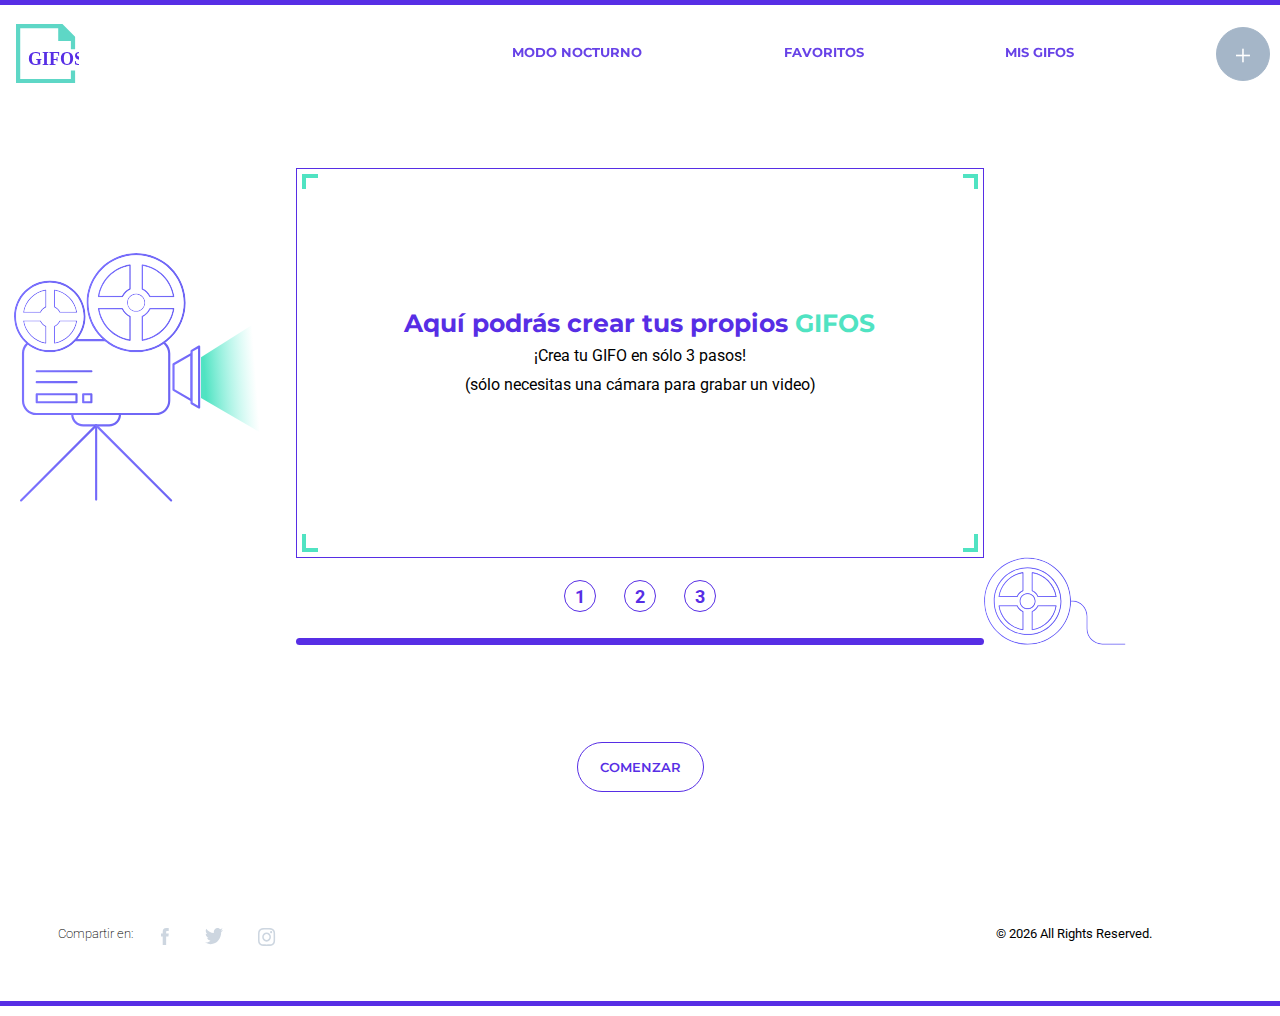
==== crear_gifo.html @ f6ff14b9 "Inicio script control camera y uploads gifos" ====
<!DOCTYPE html>
<html lang="en">

<head>
    <meta charset="UTF-8">
    <meta name="viewport" content="width=device-width, initial-scale=1.0">
    <link rel="stylesheet" href="styles/crear_gifo.css">
    <title>Document</title>
</head>

<body id="body" onresize="cambioDesktop()">
    <header>
        <div class="bar"></div>
        <nav>
            <a class="link-home" href="index.html">
                <img id="home_logo" class="logo" src="assets/logo-desktop.svg" alt="Logo GIFOS">
            </a>
            <label>
                <img id="menu_ham" class="menu-burguer" src="assets/burger.svg" alt="Menú hamburguesa">
            </label>
            <ul id="menu" class="menu">
                <li><a class="item-menu" id="modo_nocturno" href="">Modo Nocturno</a></li>
                <li class="span-li"><span></span></li>
                <li><a class="item-menu" id="favoritos" href="favoritos.html">Favoritos</a></li>
                <li class="span-li"><span></span></li>
                <li><a class="item-menu" id="mis_gifos" href="misgifos.html">Mis GIFOS</a></li>
            </ul>
        </nav>
    </header>
    <main>
        <section class="display-section">
            <div class="camera-container">
                <div class="cintas-container">
                    <img src="assets/element_cinta1.svg" alt="Cinta 1">
                    <img src="assets/element_cinta2.svg" alt="Cinta 2">
                </div>
                <div class="camara-luz-container">
                    <div class="camera">
                        <img src="assets/element-camara.svg" alt="Camara">
                    </div>
                    <div class="luz">
                        <img src="assets/element-luz-camara.svg" alt="Luz">
                    </div>
                </div>
            </div>
            <div class="number-container">
                <div class="video-container">
                    <video id="video_gif" class="gif-recorder" src=""></video>
                    <div class="create-gifo-container">
                        <div class="text-gifo-container">
                            <h2>Aquí podrás crear tus propios <span>GIFOS</span></h2>
                            <p>¡Crea tu GIFO en sólo 3 pasos!</p>
                            <p>(sólo necesitas una cámara para grabar un video)</p>
                        </div>
                    </div>
                </div>
                <div class="icon-numbers">
                    <h4 class="button-number">1</h4>
                    <h4 class="button-number">2</h4>
                    <h4 class="button-number">3</h4>
                </div>
                <div class="bottom-bar"></div>
            </div>
            <div class="cinta-container">
                <img src="assets/pelicula.svg" alt="Pelicula">
            </div>
        </section>
        <section class="control-section">
            <button id="camera-iniciar">COMENZAR</button>
            <button id="camera-grabar">GRABAR</button>
            <button id="camera-finalizar">FINALIZAR</button>
            <button id="gif-upload">SUBIR GIFO</button>
        </section>
    </main>
    <footer>
        <section class="footer-container">
            <h3>Compartir en:</h3>
            <div class="icon-container">
                <a href=""><img id="icon_fb" src="assets/icon_facebook.svg" alt="Facebook"></a>
                <a href=""><img id="icon_tw" src="assets/icon-twitter.svg" alt="Twitter"></a>
                <a href=""><img id="icon_in" src="assets/icon_instagram.svg" alt="Instagram"></a>
            </div>
            <p id="copyright"></p>
        </section>
        <div class="bar"></div>
    </footer>
    <script src="https://www.WebRTC-Experiment.com/RecordRTC.js"></script>
    <script src="js/menu.js"></script>
    <script src="js/crear-gifo.js"></script>
    <script src="js/copyright-date.js"></script>
    <script src="js/footer.js"></script>

</body>

</html>
---- styles/crear_gifo.css ----
@import url("https://fonts.googleapis.com/css2?family=Roboto:wght@400;500;700;900&display=swap");
@import url("https://fonts.googleapis.com/css2?family=Montserrat:wght@300;400;500;600;700&display=swap");
* {
  margin: 0;
  padding: 0;
  -webkit-box-sizing: border-box;
          box-sizing: border-box;
}

.no-scroll {
  overflow: hidden;
}

/** NAVBAR **/
nav {
  display: -webkit-box;
  display: -ms-flexbox;
  display: flex;
  -webkit-box-pack: justify;
      -ms-flex-pack: justify;
          justify-content: space-between;
}

nav label {
  padding: 1em;
}

.menu-burguer {
  margin-top: 1.5em;
  margin-right: 1em;
  cursor: pointer;
}

.link-home {
  display: block;
  margin-left: 1em;
  margin-top: 1.2em;
}

.menu {
  display: none;
  position: fixed;
  z-index: 100;
  -webkit-box-orient: vertical;
  -webkit-box-direction: normal;
      -ms-flex-direction: column;
          flex-direction: column;
  width: 100%;
  height: 135vh;
  overflow: hidden;
  opacity: 90%;
  margin-top: 5em;
  padding-top: 2em;
  background-color: #572EE5;
}

.menu li {
  list-style: none;
  text-align: center;
  width: 100%;
  height: 2em;
}

.menu li .item-menu {
  text-decoration: none;
  font-family: "Montserrat", sans-serif;
  color: #ffffff;
  font-size: 15px;
  font-weight: bold;
  line-height: 30px;
  display: block;
  -webkit-transition: 0.5s ease all;
  transition: 0.5s ease all;
}

.menu li .disabled {
  color: #9CAFC3;
  cursor: default;
}

.menu li span {
  border: 1px solid #ffffff;
  height: 0;
  width: 2.5em;
  display: block;
  margin-left: auto;
  margin-right: auto;
  margin-top: 1em;
  opacity: 0.5;
}

.bar {
  height: 5px;
  background-color: #572EE5;
  width: 100%;
  display: block;
}

@media (min-width: 650px) {
  .menu-burguer {
    display: none;
  }
  .menu {
    margin: 0;
    display: -webkit-box;
    display: -ms-flexbox;
    display: flex;
    -webkit-box-orient: horizontal;
    -webkit-box-direction: normal;
        -ms-flex-direction: row;
            flex-direction: row;
    position: relative;
    background-color: #ffffff;
    width: 60%;
    height: 50%;
    -webkit-box-sizing: border-box;
            box-sizing: border-box;
    z-index: 0;
    overflow: visible;
    -webkit-box-pack: justify;
        -ms-flex-pack: justify;
            justify-content: space-between;
  }
  .menu li {
    width: auto;
  }
  .menu li .item-menu {
    color: #572EE5;
    font-size: 13px;
    letter-spacing: 0;
    font-weight: 700;
    width: auto;
    height: 24px;
  }
  .menu li .item-menu:hover {
    border-bottom: 3px solid #50E3C2;
  }
  .menu li .item-menu:active {
    color: #9CAFC3;
    border: none;
  }
  .menu li .disabled:hover {
    border-bottom: none;
  }
  .menu li .disabled:active {
    color: #572EE5;
  }
  .menu li .item-crear-gifo {
    text-decoration: none;
    display: block;
    height: 54px;
    width: 54px;
    border: 1px solid #572EE5;
    border-radius: 54px;
    margin-top: -10px;
    margin-right: 10px;
    text-align: center;
    line-height: 54px;
    font-size: 30px;
    font-weight: 300;
    color: #572EE5;
    -webkit-transition: 0.5s ease all;
    transition: 0.5s ease all;
  }
  .menu li .item-crear-gifo:hover {
    background-color: #572EE5;
    color: #ffffff;
  }
  .menu li .item-crear-gifo:active {
    background-color: #9CAFC3;
    border: 1px solid #9CAFC3;
  }
  .menu li .disabled-crear {
    background-color: #9CAFC3;
    border: 1px solid #9CAFC3;
    color: #ffffff;
  }
  .menu li .disabled-crear:hover {
    background-color: #9CAFC3;
    border: 1px solid #9CAFC3;
    color: #ffffff;
    cursor: default;
  }
  .menu li .disabled-crear:active {
    background-color: #9CAFC3;
    border: 1px solid #9CAFC3;
    color: #ffffff;
  }
  .menu .span-li {
    display: none;
  }
}

/** FOOTER **/
footer {
  display: block;
  width: 100%;
  height: 150px;
}

footer .footer-container {
  display: -webkit-box;
  display: -ms-flexbox;
  display: flex;
  -webkit-box-orient: vertical;
  -webkit-box-direction: normal;
      -ms-flex-direction: column;
          flex-direction: column;
  -ms-flex-pack: distribute;
      justify-content: space-around;
  -webkit-box-align: center;
      -ms-flex-align: center;
          align-items: center;
  width: 100%;
  height: 90%;
}

footer .footer-container h3 {
  font-family: "Roboto", sans-serif;
  font-size: 15px;
  color: #000000;
  letter-spacing: 0;
  font-weight: 200;
  text-align: center;
}

footer .footer-container .icon-container {
  display: -webkit-box;
  display: -ms-flexbox;
  display: flex;
  width: 50%;
  -ms-flex-pack: distribute;
      justify-content: space-around;
}

footer .footer-container p {
  font-family: "Roboto", sans-serif;
  font-size: 15px;
  color: #000000;
  letter-spacing: 0;
}

@media (min-width: 600px) {
  footer .footer-container {
    -webkit-box-orient: horizontal;
    -webkit-box-direction: normal;
        -ms-flex-direction: row;
            flex-direction: row;
    -webkit-box-pack: justify;
        -ms-flex-pack: justify;
            justify-content: space-between;
    width: 90%;
  }
  footer .footer-container h3 {
    margin-left: 5%;
    font-size: 13px;
  }
  footer .footer-container .icon-container {
    max-width: 100px;
    margin-left: -25%;
    margin-top: 1%;
  }
  footer .footer-container p {
    font-size: 13px;
  }
}

@media (min-width: 700px) {
  footer .footer-container h3 {
    margin-left: 5%;
  }
  footer .footer-container .icon-container {
    max-width: 150px;
    margin-left: -35%;
  }
}

@media (min-width: 900px) {
  footer .footer-container .icon-container {
    margin-left: -50%;
  }
}

@media (min-width: 1100px) {
  footer .footer-container .icon-container {
    margin-left: -60%;
  }
}

/** CAMARA-SECTION **/
.display-section {
  margin-top: 5em;
  display: -ms-grid;
  display: grid;
  width: 100%;
  height: 500px;
  -ms-grid-columns: 1fr 2fr 1fr;
      grid-template-columns: 1fr 2fr 1fr;
  -ms-grid-rows: 1fr;
      grid-template-rows: 1fr;
}

.display-section .camera-container {
  -ms-grid-column: 1;
      grid-column-start: 1;
  grid-column-end: 2;
  display: -webkit-box;
  display: -ms-flexbox;
  display: flex;
  -webkit-box-orient: vertical;
  -webkit-box-direction: normal;
      -ms-flex-direction: column;
          flex-direction: column;
  -webkit-box-align: center;
      -ms-flex-align: center;
          align-items: center;
  -webkit-box-pack: center;
      -ms-flex-pack: center;
          justify-content: center;
  height: 100%;
}

.display-section .camera-container .cintas-container {
  width: 100%;
  display: -webkit-box;
  display: -ms-flexbox;
  display: flex;
  -webkit-box-pack: center;
      -ms-flex-pack: center;
          justify-content: center;
  -webkit-box-align: baseline;
      -ms-flex-align: baseline;
          align-items: baseline;
  position: absolute;
  margin-top: -15em;
  margin-left: -6em;
}

.display-section .camera-container .camara-luz-container {
  width: 100%;
  display: -webkit-box;
  display: -ms-flexbox;
  display: flex;
  -webkit-box-align: center;
      -ms-flex-align: center;
          align-items: center;
  -webkit-box-pack: center;
      -ms-flex-pack: center;
          justify-content: center;
}

.display-section .camera-container .camara-luz-container .camera {
  -ms-flex-item-align: end;
      align-self: flex-end;
}

.display-section .camera-container .camara-luz-container .luz {
  -ms-flex-item-align: start;
      align-self: flex-start;
}

.display-section .camera-container .camara-luz-container .luz img {
  margin-top: -1.5em;
}

.display-section .number-container {
  -ms-grid-column: 2;
      grid-column-start: 2;
  grid-column-end: 3;
  width: 100%;
  height: 100%;
  display: -webkit-box;
  display: -ms-flexbox;
  display: flex;
  -webkit-box-orient: vertical;
  -webkit-box-direction: normal;
      -ms-flex-direction: column;
          flex-direction: column;
  -webkit-box-align: center;
      -ms-flex-align: center;
          align-items: center;
}

.display-section .number-container .video-container {
  display: -webkit-box;
  display: -ms-flexbox;
  display: flex;
  -webkit-box-orient: vertical;
  -webkit-box-direction: normal;
      -ms-flex-direction: column;
          flex-direction: column;
  -webkit-box-pack: center;
      -ms-flex-pack: center;
          justify-content: center;
  -webkit-box-align: center;
      -ms-flex-align: center;
          align-items: center;
  width: 688px;
  height: 390px;
  border: 1px solid #572EE5;
}

.display-section .number-container .video-container .gif.recorder {
  -webkit-box-sizing: border-box;
          box-sizing: border-box;
  display: block;
  width: 100%;
  height: 100%;
}

.display-section .number-container .video-container .create-gifo-container {
  margin-top: -9.4em;
  height: 370px;
  width: 668px;
  position: relative;
  -webkit-box-shadow: 0 0 0 4px #ffffff inset;
          box-shadow: 0 0 0 4px #ffffff inset;
  background-color: #ffffff;
}

.display-section .number-container .video-container .create-gifo-container::after {
  content: "";
  height: 378px;
  width: 676px;
  position: absolute;
  top: -4px;
  left: -4px;
  z-index: -1;
  background-image: linear-gradient(to left, transparent 15px, white 15px, white 660px, transparent 660px), linear-gradient(#50E3C2 15px, transparent 15px, transparent 360px, #50E3C2 360px);
}

.display-section .number-container .video-container .create-gifo-container .text-gifo-container {
  height: 100%;
  margin-top: 8em;
}

.display-section .number-container .video-container .create-gifo-container .text-gifo-container h2 {
  margin: auto;
  width: 85%;
  font-family: "Montserrat", sans-serif;
  color: #572EE5;
  text-align: center;
  font-size: 25px;
  line-height: 35px;
  font-weight: bold;
}

.display-section .number-container .video-container .create-gifo-container .text-gifo-container h2 span {
  color: #50E3C2;
}

.display-section .number-container .video-container .create-gifo-container .text-gifo-container p {
  font-family: "Roboto", sans-serif;
  font-size: 16px;
  text-align: center;
  line-height: 29px;
  margin: auto;
}

.display-section .number-container .video-container .no-visible {
  display: none;
  visibility: hidden;
}

.display-section .number-container .icon-numbers {
  height: 3em;
  display: -webkit-box;
  display: -ms-flexbox;
  display: flex;
  width: 30%;
  -webkit-box-align: center;
      -ms-flex-align: center;
          align-items: center;
  -webkit-box-pack: space-evenly;
      -ms-flex-pack: space-evenly;
          justify-content: space-evenly;
}

.display-section .number-container .icon-numbers .button-number {
  display: block;
  font-family: "Roboto", sans-serif;
  font-size: 18px;
  color: #572EE5;
  text-align: center;
  border: 1px solid #572EE5;
  height: 32px;
  width: 32px;
  border-radius: 32px;
  font-weight: medium;
  line-height: 32px;
  margin-top: 3.5em;
  margin-bottom: 2em;
}

.display-section .number-container .icon-numbers .button-act {
  background-color: #572EE5;
  color: #ffffff;
}

.display-section .number-container .bottom-bar {
  margin: 2em;
  height: 7px;
  width: 100%;
  max-width: 796px;
  background-color: #572EE5;
  display: block;
  border-radius: 7px;
}

.display-section .cinta-container {
  display: -webkit-box;
  display: -ms-flexbox;
  display: flex;
  -webkit-box-pack: start;
      -ms-flex-pack: start;
          justify-content: flex-start;
  -webkit-box-align: end;
      -ms-flex-align: end;
          align-items: flex-end;
}

.display-section .cinta-container img {
  position: relative;
  margin-bottom: 2em;
}

.display-section .cinta-container {
  -ms-grid-column: 3;
      grid-column-start: 3;
  grid-column-end: 4;
}

.control-section {
  display: -webkit-box;
  display: -ms-flexbox;
  display: flex;
  width: 100%;
  height: 22vh;
  -webkit-box-align: center;
      -ms-flex-align: center;
          align-items: center;
  -webkit-box-pack: center;
      -ms-flex-pack: center;
          justify-content: center;
}

.control-section button {
  display: block;
  height: 50px;
  width: 127px;
  border: 1px solid #572EE5;
  border-radius: 25px 25px;
  background-color: #ffffff;
  color: #572EE5;
  font-family: "Montserrat", sans-serif;
  font-size: 13px;
  letter-spacing: 0;
  text-align: center;
  font-weight: 600;
  -webkit-transition: 0.5s ease all;
  transition: 0.5s ease all;
  cursor: pointer;
}

.control-section button:hover {
  background-color: #572EE5;
  color: #ffffff;
}

.control-section #camera-grabar {
  display: none;
}

.control-section #camera-finalizar {
  display: none;
}

.control-section #gif-upload {
  display: none;
}
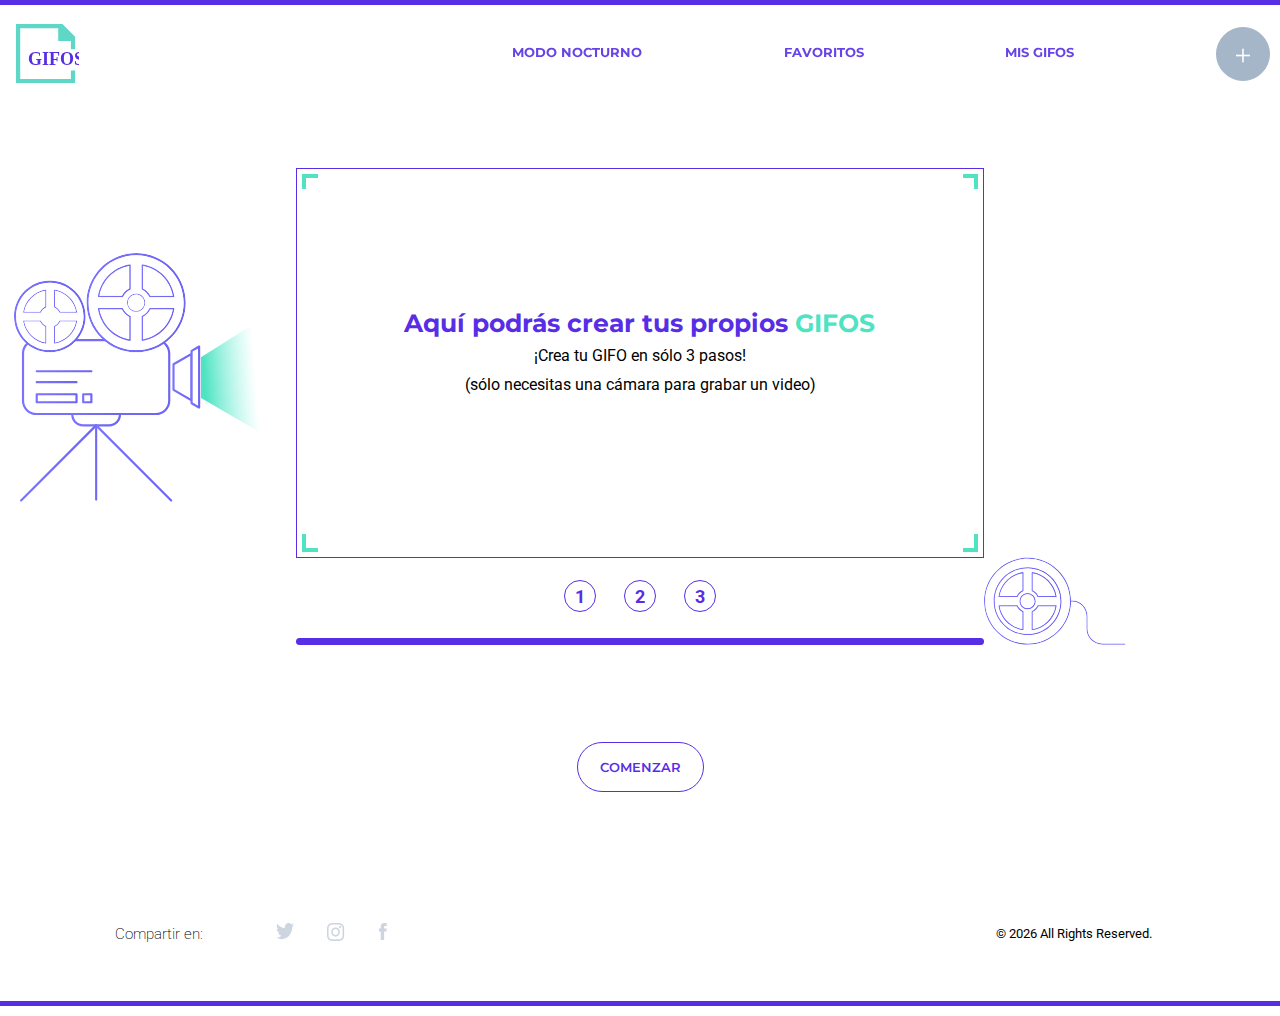
==== commit c0d07cdc: "funcionamiento slider maximizar gif en trendings gif y search gifs" ====
--- a/crear_gifo.html
+++ b/crear_gifo.html
@@ -4,7 +4,7 @@
 <head>
     <meta charset="UTF-8">
     <meta name="viewport" content="width=device-width, initial-scale=1.0">
-    <link rel="stylesheet" href="styles/crear_gifo.css">
+    <link rel="stylesheet" href="styles/css/crear_gifo.css">
     <title>Document</title>
 </head>
 
@@ -74,11 +74,13 @@
     </main>
     <footer>
         <section class="footer-container">
-            <h3>Compartir en:</h3>
-            <div class="icon-container">
-                <a href=""><img id="icon_fb" src="assets/icon_facebook.svg" alt="Facebook"></a>
-                <a href=""><img id="icon_tw" src="assets/icon-twitter.svg" alt="Twitter"></a>
-                <a href=""><img id="icon_in" src="assets/icon_instagram.svg" alt="Instagram"></a>
+            <div class="share-container">
+                <h3>Compartir en:</h3>
+                <div class="icon-container">
+                    <a href=""><img id="icon_tw" src="assets/icon-twitter.svg" alt="Twitter"></a>
+                    <a href=""><img id="icon_in" src="assets/icon_instagram.svg" alt="Instagram"></a>
+                    <a href=""><img id="icon_fb" src="assets/icon_facebook.svg" alt="Facebook"></a>
+                </div>
             </div>
             <p id="copyright"></p>
         </section>
--- a/styles/css/crear_gifo.css
+++ b/styles/css/crear_gifo.css
@@ -0,0 +1,578 @@
+@import url("https://fonts.googleapis.com/css2?family=Roboto:wght@400;500;700;900&display=swap");
+@import url("https://fonts.googleapis.com/css2?family=Montserrat:wght@300;400;500;600;700&display=swap");
+* {
+  margin: 0;
+  padding: 0;
+  -webkit-box-sizing: border-box;
+          box-sizing: border-box;
+}
+
+.no-scroll {
+  overflow: hidden;
+}
+
+/** NAVBAR **/
+nav {
+  display: -webkit-box;
+  display: -ms-flexbox;
+  display: flex;
+  -webkit-box-pack: justify;
+      -ms-flex-pack: justify;
+          justify-content: space-between;
+}
+
+nav label {
+  padding: 1em;
+}
+
+.menu-burguer {
+  margin-top: 1.5em;
+  margin-right: 1em;
+  cursor: pointer;
+}
+
+.link-home {
+  display: block;
+  margin-left: 1em;
+  margin-top: 1.2em;
+}
+
+.menu {
+  display: none;
+  position: fixed;
+  z-index: 100;
+  -webkit-box-orient: vertical;
+  -webkit-box-direction: normal;
+      -ms-flex-direction: column;
+          flex-direction: column;
+  width: 100%;
+  height: 135vh;
+  overflow: hidden;
+  opacity: 90%;
+  margin-top: 5em;
+  padding-top: 2em;
+  background-color: #572EE5;
+}
+
+.menu li {
+  list-style: none;
+  text-align: center;
+  width: 100%;
+  height: 2em;
+}
+
+.menu li .item-menu {
+  text-decoration: none;
+  font-family: "Montserrat", sans-serif;
+  color: #ffffff;
+  font-size: 15px;
+  font-weight: bold;
+  line-height: 30px;
+  display: block;
+  -webkit-transition: 0.5s ease all;
+  transition: 0.5s ease all;
+}
+
+.menu li .disabled {
+  color: #9CAFC3;
+  cursor: default;
+}
+
+.menu li span {
+  border: 1px solid #ffffff;
+  height: 0;
+  width: 2.5em;
+  display: block;
+  margin-left: auto;
+  margin-right: auto;
+  margin-top: 1em;
+  opacity: 0.5;
+}
+
+.bar {
+  height: 5px;
+  background-color: #572EE5;
+  width: 100%;
+  display: block;
+}
+
+@media (min-width: 650px) {
+  .menu-burguer {
+    display: none;
+  }
+  .menu {
+    margin: 0;
+    display: -webkit-box;
+    display: -ms-flexbox;
+    display: flex;
+    -webkit-box-orient: horizontal;
+    -webkit-box-direction: normal;
+        -ms-flex-direction: row;
+            flex-direction: row;
+    position: relative;
+    background-color: #ffffff;
+    width: 60%;
+    height: 50%;
+    -webkit-box-sizing: border-box;
+            box-sizing: border-box;
+    z-index: 0;
+    overflow: visible;
+    -webkit-box-pack: justify;
+        -ms-flex-pack: justify;
+            justify-content: space-between;
+  }
+  .menu li {
+    width: auto;
+  }
+  .menu li .item-menu {
+    color: #572EE5;
+    font-size: 13px;
+    letter-spacing: 0;
+    font-weight: 700;
+    width: auto;
+    height: 24px;
+  }
+  .menu li .item-menu:hover {
+    border-bottom: 3px solid #50E3C2;
+  }
+  .menu li .item-menu:active {
+    color: #9CAFC3;
+    border: none;
+  }
+  .menu li .disabled {
+    color: #9CAFC3;
+  }
+  .menu li .disabled:hover {
+    border-bottom: none;
+  }
+  .menu li .disabled:active {
+    color: #572EE5;
+  }
+  .menu li .item-crear-gifo {
+    text-decoration: none;
+    display: block;
+    height: 54px;
+    width: 54px;
+    border: 1px solid #572EE5;
+    border-radius: 54px;
+    margin-top: -10px;
+    margin-right: 10px;
+    text-align: center;
+    line-height: 54px;
+    font-size: 30px;
+    font-weight: 300;
+    color: #572EE5;
+    -webkit-transition: 0.5s ease all;
+    transition: 0.5s ease all;
+  }
+  .menu li .item-crear-gifo:hover {
+    background-color: #572EE5;
+    color: #ffffff;
+  }
+  .menu li .item-crear-gifo:active {
+    background-color: #9CAFC3;
+    border: 1px solid #9CAFC3;
+  }
+  .menu li .disabled-crear {
+    background-color: #9CAFC3;
+    border: 1px solid #9CAFC3;
+    color: #ffffff;
+  }
+  .menu li .disabled-crear:hover {
+    background-color: #9CAFC3;
+    border: 1px solid #9CAFC3;
+    color: #ffffff;
+    cursor: default;
+  }
+  .menu li .disabled-crear:active {
+    background-color: #9CAFC3;
+    border: 1px solid #9CAFC3;
+    color: #ffffff;
+  }
+  .menu .span-li {
+    display: none;
+  }
+}
+
+/** FOOTER **/
+footer {
+  display: block;
+  width: 100%;
+  height: 150px;
+}
+
+footer .footer-container {
+  display: -webkit-box;
+  display: -ms-flexbox;
+  display: flex;
+  -webkit-box-orient: vertical;
+  -webkit-box-direction: normal;
+      -ms-flex-direction: column;
+          flex-direction: column;
+  -ms-flex-pack: distribute;
+      justify-content: space-around;
+  -webkit-box-align: center;
+      -ms-flex-align: center;
+          align-items: center;
+  width: 100%;
+  height: 90%;
+}
+
+footer .footer-container .share-container {
+  display: -webkit-box;
+  display: -ms-flexbox;
+  display: flex;
+  -webkit-box-orient: vertical;
+  -webkit-box-direction: normal;
+      -ms-flex-direction: column;
+          flex-direction: column;
+  -webkit-box-pack: justify;
+      -ms-flex-pack: justify;
+          justify-content: space-between;
+  -webkit-box-align: center;
+      -ms-flex-align: center;
+          align-items: center;
+  width: 60%;
+  height: 50%;
+}
+
+footer .footer-container .share-container h3 {
+  font-family: "Roboto", sans-serif;
+  font-size: 15px;
+  color: #000000;
+  letter-spacing: 0;
+  font-weight: 200;
+  text-align: center;
+}
+
+footer .footer-container .share-container .icon-container {
+  display: -webkit-box;
+  display: -ms-flexbox;
+  display: flex;
+  width: 50%;
+  -ms-flex-pack: distribute;
+      justify-content: space-around;
+}
+
+footer .footer-container p {
+  font-family: "Roboto", sans-serif;
+  font-size: 15px;
+  color: #000000;
+  letter-spacing: 0;
+}
+
+@media (min-width: 600px) {
+  footer .footer-container {
+    -webkit-box-orient: horizontal;
+    -webkit-box-direction: normal;
+        -ms-flex-direction: row;
+            flex-direction: row;
+    -webkit-box-pack: justify;
+        -ms-flex-pack: justify;
+            justify-content: space-between;
+    width: 90%;
+  }
+  footer .footer-container .share-container {
+    -webkit-box-orient: horizontal;
+    -webkit-box-direction: normal;
+        -ms-flex-direction: row;
+            flex-direction: row;
+    width: 25%;
+    margin-left: 10%;
+  }
+  footer .footer-container p {
+    font-size: 13px;
+  }
+}
+
+/** CAMARA-SECTION **/
+.display-section {
+  margin-top: 5em;
+  display: -ms-grid;
+  display: grid;
+  width: 100%;
+  height: 500px;
+  -ms-grid-columns: 1fr 2fr 1fr;
+      grid-template-columns: 1fr 2fr 1fr;
+  -ms-grid-rows: 1fr;
+      grid-template-rows: 1fr;
+}
+
+.display-section .camera-container {
+  -ms-grid-column: 1;
+      grid-column-start: 1;
+  grid-column-end: 2;
+  display: -webkit-box;
+  display: -ms-flexbox;
+  display: flex;
+  -webkit-box-orient: vertical;
+  -webkit-box-direction: normal;
+      -ms-flex-direction: column;
+          flex-direction: column;
+  -webkit-box-align: center;
+      -ms-flex-align: center;
+          align-items: center;
+  -webkit-box-pack: center;
+      -ms-flex-pack: center;
+          justify-content: center;
+  height: 100%;
+}
+
+.display-section .camera-container .cintas-container {
+  width: 100%;
+  display: -webkit-box;
+  display: -ms-flexbox;
+  display: flex;
+  -webkit-box-pack: center;
+      -ms-flex-pack: center;
+          justify-content: center;
+  -webkit-box-align: baseline;
+      -ms-flex-align: baseline;
+          align-items: baseline;
+  position: absolute;
+  margin-top: -15em;
+  margin-left: -6em;
+}
+
+.display-section .camera-container .camara-luz-container {
+  width: 100%;
+  display: -webkit-box;
+  display: -ms-flexbox;
+  display: flex;
+  -webkit-box-align: center;
+      -ms-flex-align: center;
+          align-items: center;
+  -webkit-box-pack: center;
+      -ms-flex-pack: center;
+          justify-content: center;
+}
+
+.display-section .camera-container .camara-luz-container .camera {
+  -ms-flex-item-align: end;
+      align-self: flex-end;
+}
+
+.display-section .camera-container .camara-luz-container .luz {
+  -ms-flex-item-align: start;
+      align-self: flex-start;
+}
+
+.display-section .camera-container .camara-luz-container .luz img {
+  margin-top: -1.5em;
+}
+
+.display-section .number-container {
+  -ms-grid-column: 2;
+      grid-column-start: 2;
+  grid-column-end: 3;
+  width: 100%;
+  height: 100%;
+  display: -webkit-box;
+  display: -ms-flexbox;
+  display: flex;
+  -webkit-box-orient: vertical;
+  -webkit-box-direction: normal;
+      -ms-flex-direction: column;
+          flex-direction: column;
+  -webkit-box-align: center;
+      -ms-flex-align: center;
+          align-items: center;
+}
+
+.display-section .number-container .video-container {
+  display: -webkit-box;
+  display: -ms-flexbox;
+  display: flex;
+  -webkit-box-orient: vertical;
+  -webkit-box-direction: normal;
+      -ms-flex-direction: column;
+          flex-direction: column;
+  -webkit-box-pack: center;
+      -ms-flex-pack: center;
+          justify-content: center;
+  -webkit-box-align: center;
+      -ms-flex-align: center;
+          align-items: center;
+  width: 688px;
+  height: 390px;
+  border: 1px solid #572EE5;
+}
+
+.display-section .number-container .video-container .gif.recorder {
+  -webkit-box-sizing: border-box;
+          box-sizing: border-box;
+  display: block;
+  width: 100%;
+  height: 100%;
+}
+
+.display-section .number-container .video-container .create-gifo-container {
+  margin-top: -9.4em;
+  height: 370px;
+  width: 668px;
+  position: relative;
+  -webkit-box-shadow: 0 0 0 4px #ffffff inset;
+          box-shadow: 0 0 0 4px #ffffff inset;
+  background-color: #ffffff;
+}
+
+.display-section .number-container .video-container .create-gifo-container::after {
+  content: "";
+  height: 378px;
+  width: 676px;
+  position: absolute;
+  top: -4px;
+  left: -4px;
+  z-index: -1;
+  background-image: linear-gradient(to left, transparent 15px, white 15px, white 660px, transparent 660px), linear-gradient(#50E3C2 15px, transparent 15px, transparent 360px, #50E3C2 360px);
+}
+
+.display-section .number-container .video-container .create-gifo-container .text-gifo-container {
+  height: 100%;
+  margin-top: 8em;
+}
+
+.display-section .number-container .video-container .create-gifo-container .text-gifo-container h2 {
+  margin: auto;
+  width: 85%;
+  font-family: "Montserrat", sans-serif;
+  color: #572EE5;
+  text-align: center;
+  font-size: 25px;
+  line-height: 35px;
+  font-weight: bold;
+}
+
+.display-section .number-container .video-container .create-gifo-container .text-gifo-container h2 span {
+  color: #50E3C2;
+}
+
+.display-section .number-container .video-container .create-gifo-container .text-gifo-container p {
+  font-family: "Roboto", sans-serif;
+  font-size: 16px;
+  text-align: center;
+  line-height: 29px;
+  margin: auto;
+}
+
+.display-section .number-container .video-container .no-visible {
+  display: none;
+  visibility: hidden;
+}
+
+.display-section .number-container .icon-numbers {
+  height: 3em;
+  display: -webkit-box;
+  display: -ms-flexbox;
+  display: flex;
+  width: 30%;
+  -webkit-box-align: center;
+      -ms-flex-align: center;
+          align-items: center;
+  -webkit-box-pack: space-evenly;
+      -ms-flex-pack: space-evenly;
+          justify-content: space-evenly;
+}
+
+.display-section .number-container .icon-numbers .button-number {
+  display: block;
+  font-family: "Roboto", sans-serif;
+  font-size: 18px;
+  color: #572EE5;
+  text-align: center;
+  border: 1px solid #572EE5;
+  height: 32px;
+  width: 32px;
+  border-radius: 32px;
+  font-weight: medium;
+  line-height: 32px;
+  margin-top: 3.5em;
+  margin-bottom: 2em;
+}
+
+.display-section .number-container .icon-numbers .button-act {
+  background-color: #572EE5;
+  color: #ffffff;
+}
+
+.display-section .number-container .bottom-bar {
+  margin: 2em;
+  height: 7px;
+  width: 100%;
+  max-width: 796px;
+  background-color: #572EE5;
+  display: block;
+  border-radius: 7px;
+}
+
+.display-section .cinta-container {
+  display: -webkit-box;
+  display: -ms-flexbox;
+  display: flex;
+  -webkit-box-pack: start;
+      -ms-flex-pack: start;
+          justify-content: flex-start;
+  -webkit-box-align: end;
+      -ms-flex-align: end;
+          align-items: flex-end;
+}
+
+.display-section .cinta-container img {
+  position: relative;
+  margin-bottom: 2em;
+}
+
+.display-section .cinta-container {
+  -ms-grid-column: 3;
+      grid-column-start: 3;
+  grid-column-end: 4;
+}
+
+.control-section {
+  display: -webkit-box;
+  display: -ms-flexbox;
+  display: flex;
+  width: 100%;
+  height: 22vh;
+  -webkit-box-align: center;
+      -ms-flex-align: center;
+          align-items: center;
+  -webkit-box-pack: center;
+      -ms-flex-pack: center;
+          justify-content: center;
+}
+
+.control-section button {
+  display: block;
+  height: 50px;
+  width: 127px;
+  border: 1px solid #572EE5;
+  border-radius: 25px 25px;
+  background-color: #ffffff;
+  color: #572EE5;
+  font-family: "Montserrat", sans-serif;
+  font-size: 13px;
+  letter-spacing: 0;
+  text-align: center;
+  font-weight: 600;
+  -webkit-transition: 0.5s ease all;
+  transition: 0.5s ease all;
+  cursor: pointer;
+}
+
+.control-section button:hover {
+  background-color: #572EE5;
+  color: #ffffff;
+}
+
+.control-section #camera-grabar {
+  display: none;
+}
+
+.control-section #camera-finalizar {
+  display: none;
+}
+
+.control-section #gif-upload {
+  display: none;
+}
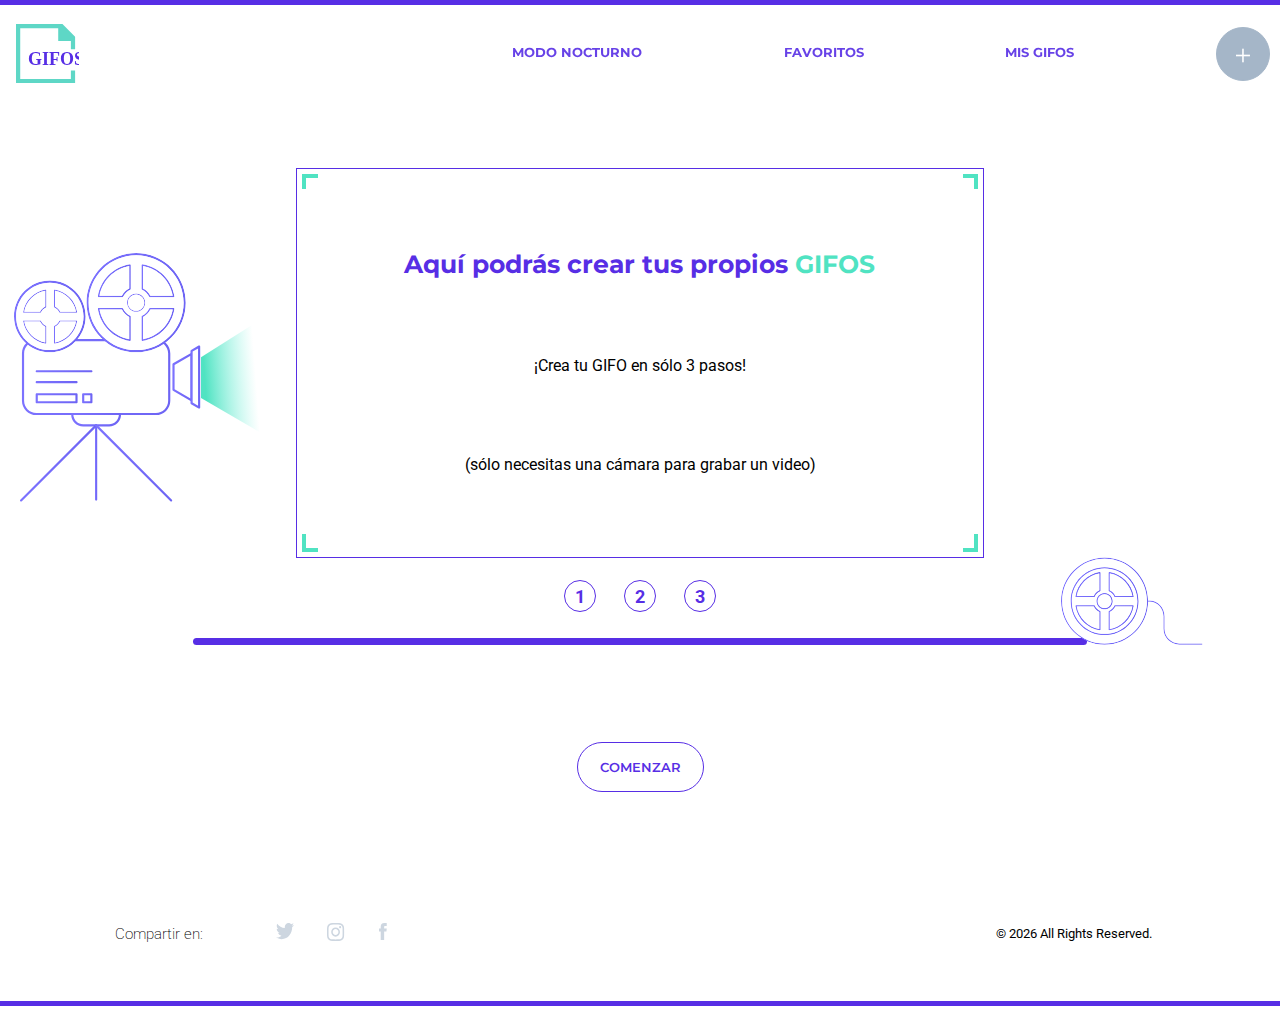
==== commit 7d194e35: "agregando estilos a la grabación del gif, falta la etapa de pausa y subida" ====
--- a/crear_gifo.html
+++ b/crear_gifo.html
@@ -5,7 +5,7 @@
     <meta charset="UTF-8">
     <meta name="viewport" content="width=device-width, initial-scale=1.0">
     <link rel="stylesheet" href="styles/css/crear_gifo.css">
-    <title>Document</title>
+    <title>Crea tus GiFOS</title>
 </head>
 
 <body id="body" onresize="cambioDesktop()">
@@ -47,10 +47,14 @@
                 <div class="video-container">
                     <video id="video_gif" class="gif-recorder" src=""></video>
                     <div class="create-gifo-container">
-                        <div class="text-gifo-container">
+                        <div class="text-gifo-container active">
                             <h2>Aquí podrás crear tus propios <span>GIFOS</span></h2>
                             <p>¡Crea tu GIFO en sólo 3 pasos!</p>
                             <p>(sólo necesitas una cámara para grabar un video)</p>
+                        </div>
+                        <div class="text-gifo-container">
+                            <h2>¿Nos das acceso a tu cámara?</h2>
+                            <p>El acceso a tu cámara será válido sólo por el tiempo en el que estés creando el GIFO</p>
                         </div>
                     </div>
                 </div>
@@ -58,6 +62,8 @@
                     <h4 class="button-number">1</h4>
                     <h4 class="button-number">2</h4>
                     <h4 class="button-number">3</h4>
+                    <h4 id="timer"></h4>
+                    <a id="repeatGif" href="#">REPETIR CAPTURA</a>
                 </div>
                 <div class="bottom-bar"></div>
             </div>
--- a/styles/css/crear_gifo.css
+++ b/styles/css/crear_gifo.css
@@ -428,12 +428,21 @@
 }
 
 .display-section .number-container .video-container .create-gifo-container .text-gifo-container {
+  display: none;
   height: 100%;
-  margin-top: 8em;
+  -webkit-box-orient: vertical;
+  -webkit-box-direction: normal;
+      -ms-flex-direction: column;
+          flex-direction: column;
+  -webkit-box-align: center;
+      -ms-flex-align: center;
+          align-items: center;
+  -webkit-box-pack: space-evenly;
+      -ms-flex-pack: space-evenly;
+          justify-content: space-evenly;
 }
 
 .display-section .number-container .video-container .create-gifo-container .text-gifo-container h2 {
-  margin: auto;
   width: 85%;
   font-family: "Montserrat", sans-serif;
   color: #572EE5;
@@ -452,7 +461,12 @@
   font-size: 16px;
   text-align: center;
   line-height: 29px;
-  margin: auto;
+}
+
+.display-section .number-container .video-container .create-gifo-container .active {
+  display: -webkit-box;
+  display: -ms-flexbox;
+  display: flex;
 }
 
 .display-section .number-container .video-container .no-visible {
@@ -495,11 +509,48 @@
   color: #ffffff;
 }
 
+.display-section .number-container .icon-numbers #timer {
+  display: none;
+  font-family: "Roboto", sans-serif;
+  color: #572EE5;
+  font-size: 15px;
+  letter-spacing: 0;
+  text-align: center;
+  line-height: 22px;
+  -ms-flex-item-align: end;
+      align-self: flex-end;
+  position: absolute;
+  right: 23em;
+}
+
+.display-section .number-container .icon-numbers #repeatGif {
+  display: none;
+  font-family: "Roboto", sans-serif;
+  color: #572EE5;
+  font-size: 15px;
+  letter-spacing: 0;
+  text-align: center;
+  line-height: 22px;
+  -ms-flex-item-align: end;
+      align-self: flex-end;
+  position: absolute;
+  right: 23em;
+  text-decoration: none;
+}
+
+.display-section .number-container .icon-numbers #repeatGif:hover {
+  border-bottom: 3px solid #50E3C2;
+}
+
+.display-section .number-container .icon-numbers #repeatGif:active {
+  color: #9CAFC3;
+  border: none;
+}
+
 .display-section .number-container .bottom-bar {
   margin: 2em;
   height: 7px;
-  width: 100%;
-  max-width: 796px;
+  width: 130%;
   background-color: #572EE5;
   display: block;
   border-radius: 7px;
@@ -509,9 +560,9 @@
   display: -webkit-box;
   display: -ms-flexbox;
   display: flex;
-  -webkit-box-pack: start;
-      -ms-flex-pack: start;
-          justify-content: flex-start;
+  -webkit-box-pack: center;
+      -ms-flex-pack: center;
+          justify-content: center;
   -webkit-box-align: end;
       -ms-flex-align: end;
           align-items: flex-end;
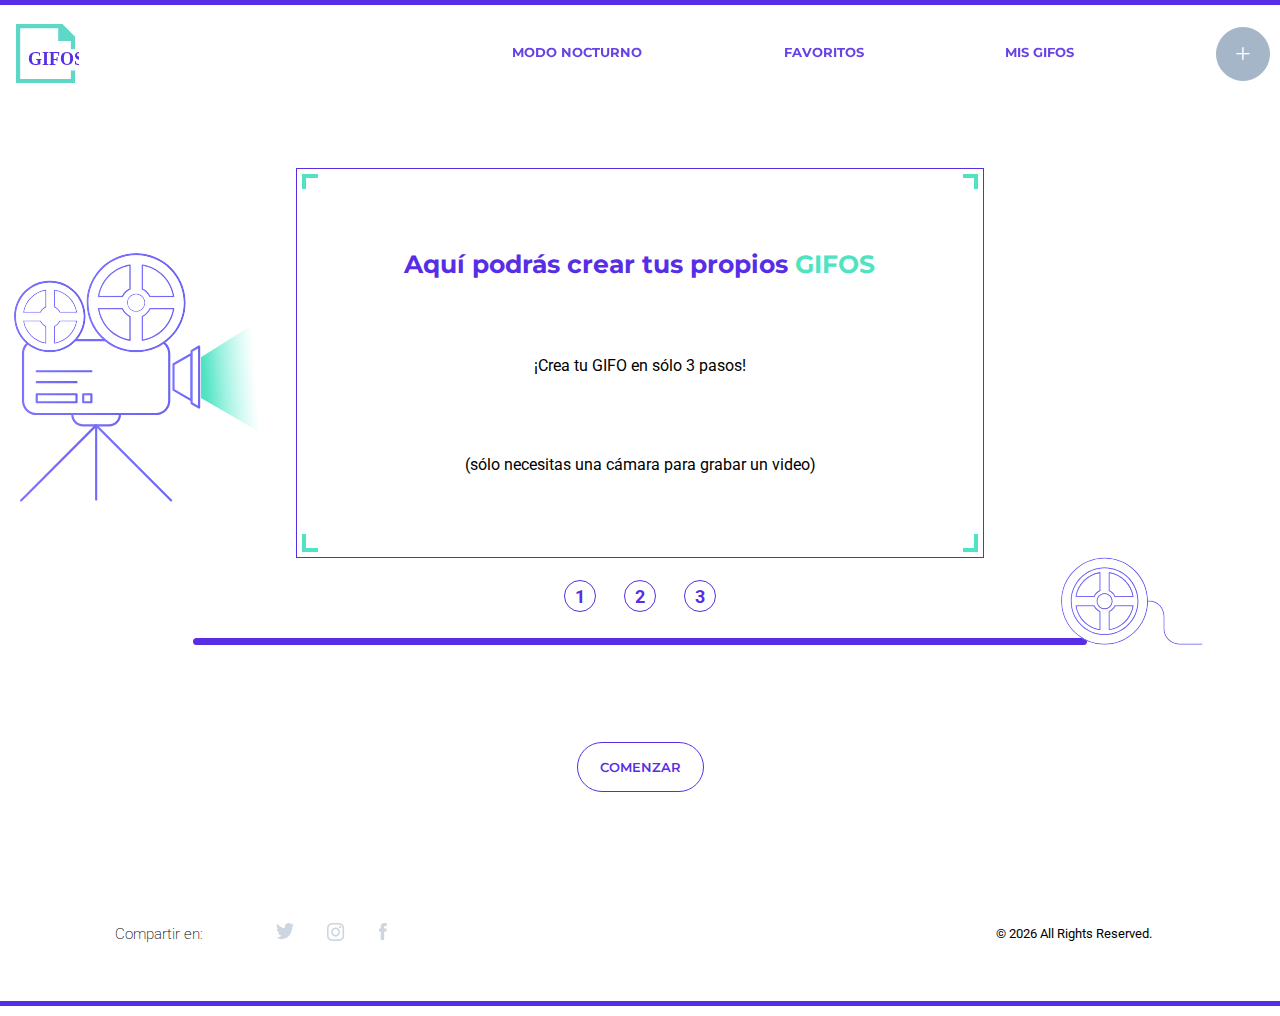
==== commit fc838a39: "agregando funcionalidad en index para dark mode" ====
--- a/crear_gifo.html
+++ b/crear_gifo.html
@@ -31,20 +31,32 @@
         <section class="display-section">
             <div class="camera-container">
                 <div class="cintas-container">
-                    <img src="assets/element_cinta1.svg" alt="Cinta 1">
-                    <img src="assets/element_cinta2.svg" alt="Cinta 2">
+                    <img id="cinta-animada1" src="assets/element_cinta1.svg" alt="Cinta 1">
+                    <img id="cinta-animada2" src="assets/element_cinta2.svg" alt="Cinta 2">
                 </div>
                 <div class="camara-luz-container">
                     <div class="camera">
                         <img src="assets/element-camara.svg" alt="Camara">
                     </div>
                     <div class="luz">
-                        <img src="assets/element-luz-camara.svg" alt="Luz">
+                        <img id="luz-animada" src="assets/element-luz-camara.svg" alt="Luz">
                     </div>
                 </div>
             </div>
             <div class="number-container">
                 <div class="video-container">
+                    <div class="load-overlay">
+                        <img src="assets/loader.svg" alt="Loader">
+                        <h3>Estamos subiendo tu GIFO</h3>
+                    </div>
+                    <div class="checkload-overlay">
+                        <div class="btn-load-container">
+                            <button><img src="assets/icon-download.svg" alt="Download"></button>
+                            <button><img src="assets/icon-link.svg" alt="Link"></button>
+                        </div>
+                        <img src="assets/check.svg" alt="Check">
+                        <h3>GIFO subido con exito</h3>
+                    </div>
                     <video id="video_gif" class="gif-recorder" src=""></video>
                     <div class="create-gifo-container">
                         <div class="text-gifo-container active">
@@ -63,7 +75,7 @@
                     <h4 class="button-number">2</h4>
                     <h4 class="button-number">3</h4>
                     <h4 id="timer"></h4>
-                    <a id="repeatGif" href="#">REPETIR CAPTURA</a>
+                    <h4 id="repeatGif">REPETIR CAPTURA</h4>
                 </div>
                 <div class="bottom-bar"></div>
             </div>
@@ -93,6 +105,7 @@
         <div class="bar"></div>
     </footer>
     <script src="https://www.WebRTC-Experiment.com/RecordRTC.js"></script>
+    <script src="js/darkmode-app.js"></script>
     <script src="js/menu.js"></script>
     <script src="js/crear-gifo.js"></script>
     <script src="js/copyright-date.js"></script>
--- a/styles/css/crear_gifo.css
+++ b/styles/css/crear_gifo.css
@@ -132,6 +132,9 @@
     width: auto;
     height: 24px;
   }
+  body.dark .menu li .item-menu {
+    color: #ffffff;
+  }
   .menu li .item-menu:hover {
     border-bottom: 3px solid #50E3C2;
   }
@@ -150,7 +153,15 @@
   }
   .menu li .item-crear-gifo {
     text-decoration: none;
-    display: block;
+    display: -webkit-box;
+    display: -ms-flexbox;
+    display: flex;
+    -webkit-box-pack: center;
+        -ms-flex-pack: center;
+            justify-content: center;
+    -webkit-box-align: center;
+        -ms-flex-align: center;
+            align-items: center;
     height: 54px;
     width: 54px;
     border: 1px solid #572EE5;
@@ -158,16 +169,24 @@
     margin-top: -10px;
     margin-right: 10px;
     text-align: center;
-    line-height: 54px;
-    font-size: 30px;
+    font-size: 28px;
     font-weight: 300;
+    line-height: 38px;
     color: #572EE5;
-    -webkit-transition: 0.5s ease all;
-    transition: 0.5s ease all;
+    -webkit-transition: 0.5s ease color;
+    transition: 0.5s ease color;
+  }
+  body.dark .menu li .item-crear-gifo {
+    border: 1px solid #ffffff;
+    color: #ffffff;
   }
   .menu li .item-crear-gifo:hover {
     background-color: #572EE5;
     color: #ffffff;
+  }
+  body.dark .menu li .item-crear-gifo:hover {
+    background-color: #ffffff;
+    color: #572EE5;
   }
   .menu li .item-crear-gifo:active {
     background-color: #9CAFC3;
@@ -334,6 +353,16 @@
   margin-left: -6em;
 }
 
+.display-section .camera-container .cintas-container .cinta-animada1 {
+  -webkit-animation: rotation 2s infinite linear;
+          animation: rotation 2s infinite linear;
+}
+
+.display-section .camera-container .cintas-container .cinta-animada2 {
+  -webkit-animation: reverse-rotation 2s infinite linear;
+          animation: reverse-rotation 2s infinite linear;
+}
+
 .display-section .camera-container .camara-luz-container {
   width: 100%;
   display: -webkit-box;
@@ -359,6 +388,11 @@
 
 .display-section .camera-container .camara-luz-container .luz img {
   margin-top: -1.5em;
+}
+
+.display-section .camera-container .camara-luz-container .luz .luz-animada {
+  -webkit-animation: opacity-animation 0.1s infinite linear;
+          animation: opacity-animation 0.1s infinite linear;
 }
 
 .display-section .number-container {
@@ -396,6 +430,96 @@
   width: 688px;
   height: 390px;
   border: 1px solid #572EE5;
+}
+
+.display-section .number-container .video-container .load-overlay {
+  display: none;
+  height: 320px;
+  width: 480px;
+  background: rgba(87, 46, 229, 0.6);
+  -webkit-box-orient: vertical;
+  -webkit-box-direction: normal;
+      -ms-flex-direction: column;
+          flex-direction: column;
+  -ms-flex-line-pack: center;
+      align-content: center;
+  -webkit-box-pack: center;
+      -ms-flex-pack: center;
+          justify-content: center;
+  position: absolute;
+  z-index: 100;
+}
+
+.display-section .number-container .video-container .load-overlay img {
+  -webkit-animation: rotation 2s infinite linear;
+          animation: rotation 2s infinite linear;
+}
+
+.display-section .number-container .video-container .load-overlay h3 {
+  text-align: center;
+  font-family: "Montserrat", sans-serif;
+  color: #ffffff;
+  font-size: 15px;
+  font-weight: bold;
+}
+
+.display-section .number-container .video-container .checkload-overlay {
+  display: none;
+  height: 320px;
+  width: 480px;
+  background: rgba(87, 46, 229, 0.6);
+  -webkit-box-orient: vertical;
+  -webkit-box-direction: normal;
+      -ms-flex-direction: column;
+          flex-direction: column;
+  -ms-flex-line-pack: center;
+      align-content: center;
+  -webkit-box-pack: center;
+      -ms-flex-pack: center;
+          justify-content: center;
+  position: absolute;
+  z-index: 100;
+}
+
+.display-section .number-container .video-container .checkload-overlay .btn-load-container {
+  display: -webkit-box;
+  display: -ms-flexbox;
+  display: flex;
+  -webkit-box-pack: end;
+      -ms-flex-pack: end;
+          justify-content: flex-end;
+  -webkit-box-align: center;
+      -ms-flex-align: center;
+          align-items: center;
+  margin-top: 1em;
+  margin-right: 1em;
+  position: absolute;
+  top: 0;
+  right: 0;
+}
+
+.display-section .number-container .video-container .checkload-overlay .btn-load-container button {
+  height: 32px;
+  width: 32px;
+  border-radius: 6px;
+  opacity: 0.7;
+  border: none;
+  margin: 5px;
+  cursor: pointer;
+  -webkit-transition: 0.5s ease opacity;
+  transition: 0.5s ease opacity;
+}
+
+.display-section .number-container .video-container .checkload-overlay .btn-load-container button:hover {
+  opacity: 1;
+}
+
+.display-section .number-container .video-container .checkload-overlay h3 {
+  text-align: center;
+  font-family: "Montserrat", sans-serif;
+  color: #ffffff;
+  font-size: 15px;
+  font-weight: bold;
 }
 
 .display-section .number-container .video-container .gif.recorder {
@@ -536,6 +660,7 @@
   position: absolute;
   right: 23em;
   text-decoration: none;
+  cursor: pointer;
 }
 
 .display-section .number-container .icon-numbers #repeatGif:hover {
@@ -627,3 +752,65 @@
 .control-section #gif-upload {
   display: none;
 }
+
+@-webkit-keyframes rotation {
+  0% {
+    -webkit-transform: rotate(0deg);
+            transform: rotate(0deg);
+  }
+  100% {
+    -webkit-transform: rotate(359deg);
+            transform: rotate(359deg);
+  }
+}
+
+@keyframes rotation {
+  0% {
+    -webkit-transform: rotate(0deg);
+            transform: rotate(0deg);
+  }
+  100% {
+    -webkit-transform: rotate(359deg);
+            transform: rotate(359deg);
+  }
+}
+
+@-webkit-keyframes reverse-rotation {
+  0% {
+    -webkit-transform: rotate(359deg);
+            transform: rotate(359deg);
+  }
+  100% {
+    -webkit-transform: rotate(0deg);
+            transform: rotate(0deg);
+  }
+}
+
+@keyframes reverse-rotation {
+  0% {
+    -webkit-transform: rotate(359deg);
+            transform: rotate(359deg);
+  }
+  100% {
+    -webkit-transform: rotate(0deg);
+            transform: rotate(0deg);
+  }
+}
+
+@-webkit-keyframes opacity-animation {
+  0% {
+    opacity: 1;
+  }
+  100% {
+    opacity: 0;
+  }
+}
+
+@keyframes opacity-animation {
+  0% {
+    opacity: 1;
+  }
+  100% {
+    opacity: 0;
+  }
+}
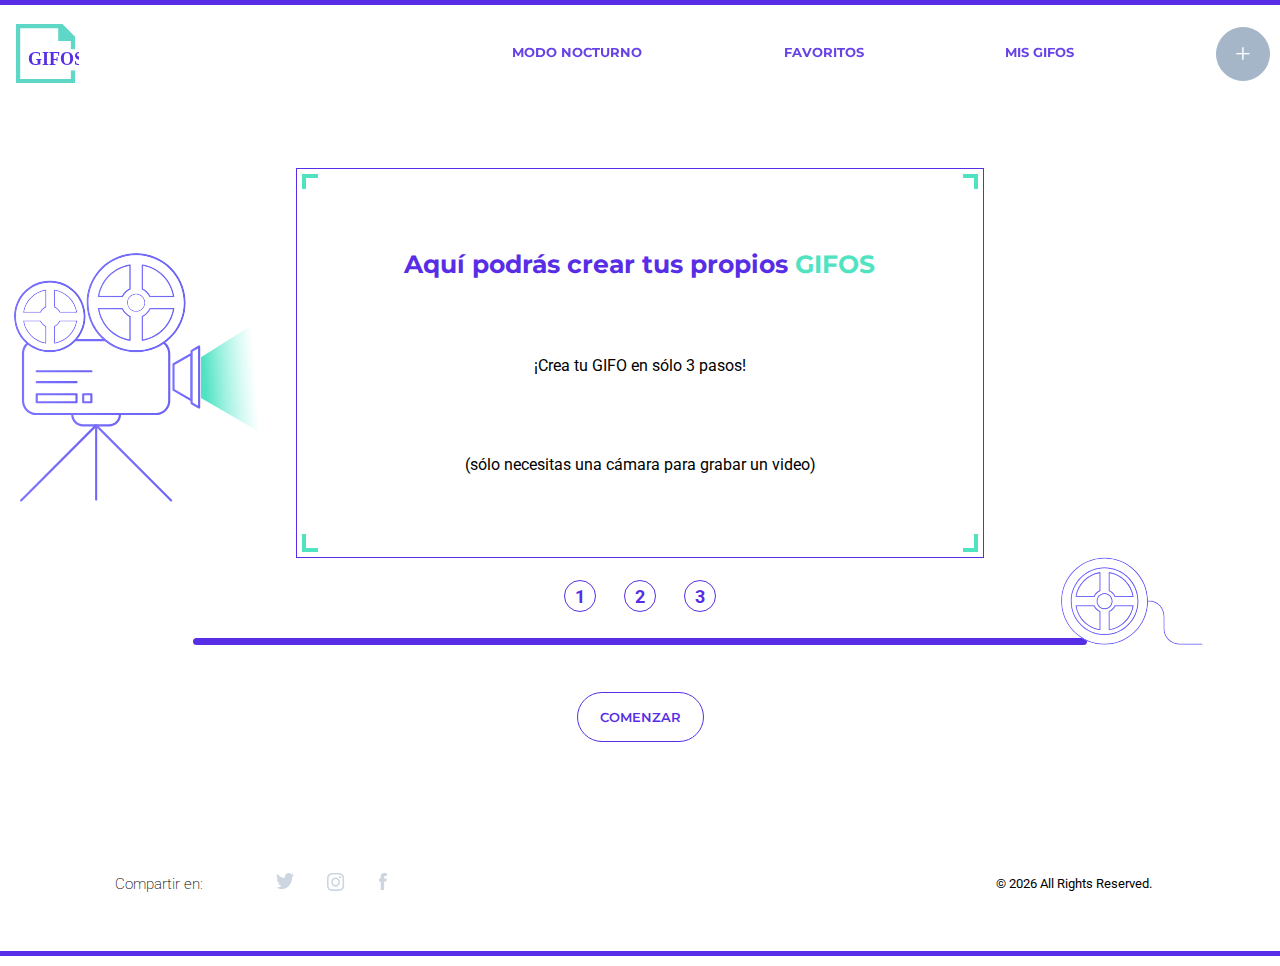
==== commit f1255478: "Finalización dark mode" ====
--- a/crear_gifo.html
+++ b/crear_gifo.html
@@ -36,7 +36,7 @@
                 </div>
                 <div class="camara-luz-container">
                     <div class="camera">
-                        <img src="assets/element-camara.svg" alt="Camara">
+                        <img id="camara_img" src="assets/element-camara.svg" alt="Camara">
                     </div>
                     <div class="luz">
                         <img id="luz-animada" src="assets/element-luz-camara.svg" alt="Luz">
@@ -80,7 +80,7 @@
                 <div class="bottom-bar"></div>
             </div>
             <div class="cinta-container">
-                <img src="assets/pelicula.svg" alt="Pelicula">
+                <img id="rollo_pelicula" src="assets/pelicula.svg" alt="Pelicula">
             </div>
         </section>
         <section class="control-section">
--- a/styles/css/crear_gifo.css
+++ b/styles/css/crear_gifo.css
@@ -52,6 +52,10 @@
   margin-top: 5em;
   padding-top: 2em;
   background-color: #572EE5;
+}
+
+body.dark .menu {
+  background-color: #222326;
 }
 
 .menu li {
@@ -120,6 +124,9 @@
     -webkit-box-pack: justify;
         -ms-flex-pack: justify;
             justify-content: space-between;
+  }
+  body.dark .menu {
+    background-color: #37383C;
   }
   .menu li {
     width: auto;
@@ -264,6 +271,10 @@
   text-align: center;
 }
 
+body.dark footer .footer-container .share-container h3 {
+  color: #ffffff;
+}
+
 footer .footer-container .share-container .icon-container {
   display: -webkit-box;
   display: -ms-flexbox;
@@ -278,6 +289,10 @@
   font-size: 15px;
   color: #000000;
   letter-spacing: 0;
+}
+
+body.dark footer .footer-container p {
+  color: #ffffff;
 }
 
 @media (min-width: 600px) {
@@ -310,7 +325,7 @@
   display: -ms-grid;
   display: grid;
   width: 100%;
-  height: 500px;
+  height: 450px;
   -ms-grid-columns: 1fr 2fr 1fr;
       grid-template-columns: 1fr 2fr 1fr;
   -ms-grid-rows: 1fr;
@@ -540,6 +555,12 @@
   background-color: #ffffff;
 }
 
+body.dark .display-section .number-container .video-container .create-gifo-container {
+  -webkit-box-shadow: 0 0 0 4px #37383C inset;
+          box-shadow: 0 0 0 4px #37383C inset;
+  background-color: #37383C;
+}
+
 .display-section .number-container .video-container .create-gifo-container::after {
   content: "";
   height: 378px;
@@ -551,6 +572,10 @@
   background-image: linear-gradient(to left, transparent 15px, white 15px, white 660px, transparent 660px), linear-gradient(#50E3C2 15px, transparent 15px, transparent 360px, #50E3C2 360px);
 }
 
+body.dark .display-section .number-container .video-container .create-gifo-container::after {
+  background-image: linear-gradient(to left, transparent 15px, #37383C 15px, #37383C 660px, transparent 660px), linear-gradient(#50E3C2 15px, transparent 15px, transparent 360px, #50E3C2 360px);
+}
+
 .display-section .number-container .video-container .create-gifo-container .text-gifo-container {
   display: none;
   height: 100%;
@@ -576,6 +601,10 @@
   font-weight: bold;
 }
 
+body.dark .display-section .number-container .video-container .create-gifo-container .text-gifo-container h2 {
+  color: #ffffff;
+}
+
 .display-section .number-container .video-container .create-gifo-container .text-gifo-container h2 span {
   color: #50E3C2;
 }
@@ -585,6 +614,10 @@
   font-size: 16px;
   text-align: center;
   line-height: 29px;
+}
+
+body.dark .display-section .number-container .video-container .create-gifo-container .text-gifo-container p {
+  color: #ffffff;
 }
 
 .display-section .number-container .video-container .create-gifo-container .active {
@@ -814,3 +847,12 @@
     opacity: 0;
   }
 }
+
+body {
+  -webkit-transition: 0.3s ease all;
+  transition: 0.3s ease all;
+}
+
+body.dark {
+  background-color: #37383C;
+}
